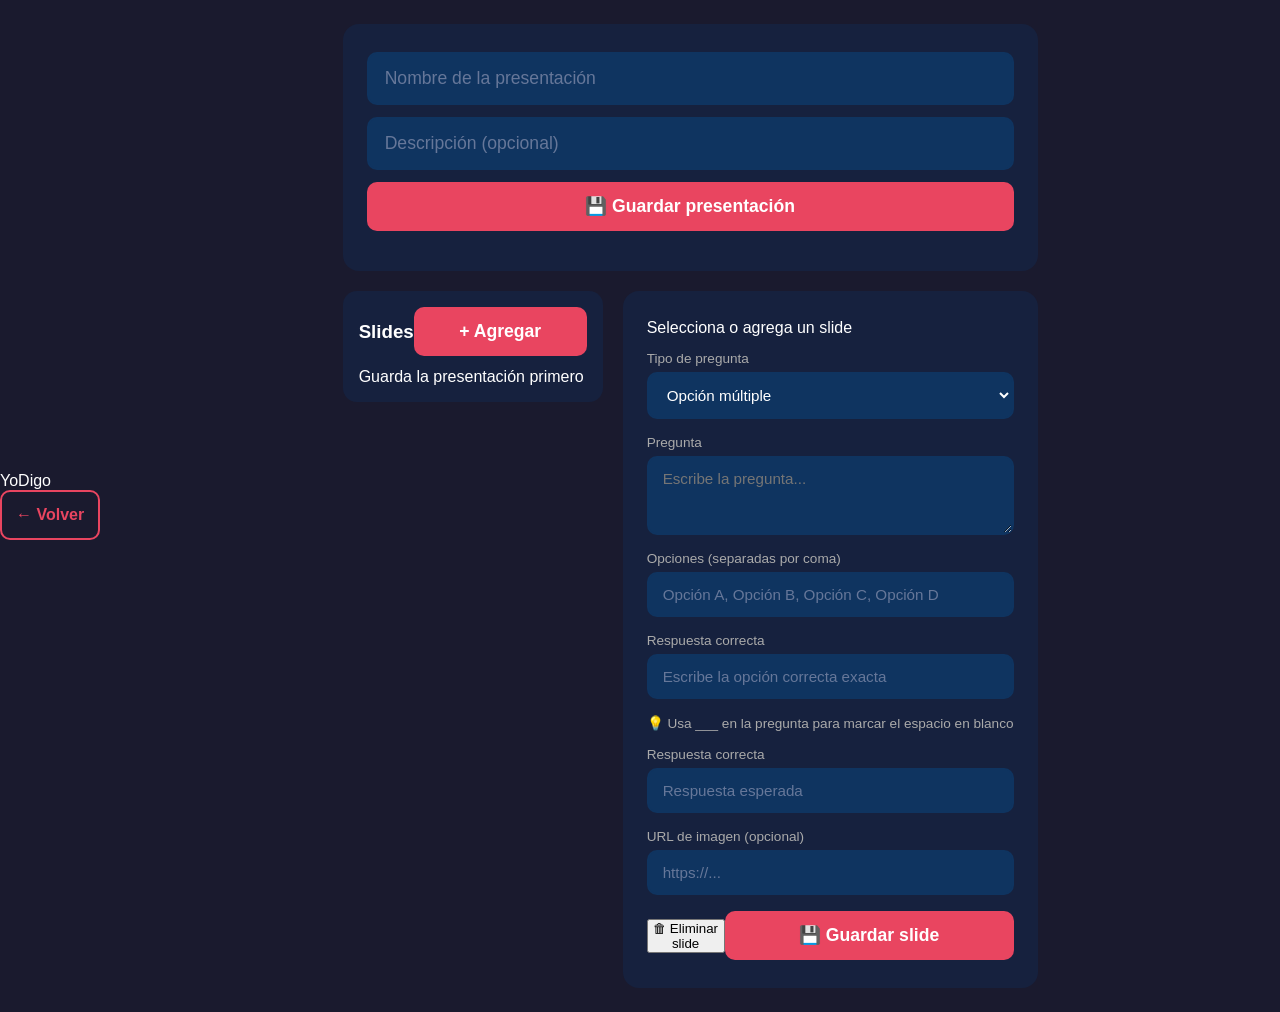
==== frontend/editor.html @ cb7f78b6 "feat: editor.html para crear y editar presentaciones" ====
<!DOCTYPE html>
<html lang="es">
<head>
  <meta charset="UTF-8">
  <meta name="viewport" content="width=device-width, initial-scale=1.0">
  <title>YoDigo — Editor</title>
  <link rel="stylesheet" href="css/styles.css">
  <link rel="stylesheet" href="css/editor.css">
</head>
<body>

  <header class="presenter-header">
    <div class="logo-small">Yo<span>Digo</span></div>
    <button class="btn-secondary btn-sm" onclick="window.location.href='presenter.html'">
      ← Volver
    </button>
  </header>

  <main class="editor-main">

    <!-- INFO DE LA PRESENTACIÓN -->
    <div class="editor-top card">
      <input type="text" id="pres-name" placeholder="Nombre de la presentación" maxlength="60"/>
      <input type="text" id="pres-desc" placeholder="Descripción (opcional)" maxlength="120"/>
      <button class="btn-primary btn-sm" onclick="savePresentation()">
        💾 Guardar presentación
      </button>
      <p id="pres-msg" class="success-msg"></p>
    </div>

    <div class="editor-body">

      <!-- LISTA DE SLIDES -->
      <div class="slides-panel">
        <div class="slides-panel-header">
          <h3>Slides</h3>
          <button class="btn-primary btn-sm" onclick="addSlide()">+ Agregar</button>
        </div>
        <div id="slides-list" class="slides-list">
          <p class="loading-msg">Guarda la presentación primero</p>
        </div>
      </div>

      <!-- EDITOR DE SLIDE -->
      <div class="slide-editor card" id="slide-editor">
        <p class="loading-msg" id="slide-placeholder">
          Selecciona o agrega un slide
        </p>

        <div id="slide-form" class="hidden">
          <div class="form-group">
            <label>Tipo de pregunta</label>
            <select id="slide-type" onchange="onTypeChange()">
              <option value="multiple">Opción múltiple</option>
              <option value="open">Respuesta abierta</option>
              <option value="blanks">Completar espacios</option>
              <option value="wordcloud">Nube de palabras</option>
              <option value="drawing">Dibujar</option>
            </select>
          </div>

          <div class="form-group">
            <label>Pregunta</label>
            <textarea id="slide-question" rows="3"
              placeholder="Escribe la pregunta..."></textarea>
          </div>

          <!-- Solo para opción múltiple -->
          <div class="form-group" id="options-group">
            <label>Opciones (separadas por coma)</label>
            <input type="text" id="slide-options"
              placeholder="Opción A, Opción B, Opción C, Opción D"/>
            <label style="margin-top:10px">Respuesta correcta</label>
            <input type="text" id="slide-correct"
              placeholder="Escribe la opción correcta exacta"/>
          </div>

          <!-- Solo para blanks -->
          <div class="form-group hidden" id="blanks-group">
            <label>💡 Usa ___ en la pregunta para marcar el espacio en blanco</label>
            <label style="margin-top:10px">Respuesta correcta</label>
            <input type="text" id="blanks-correct" placeholder="Respuesta esperada"/>
          </div>

          <div class="form-group">
            <label>URL de imagen (opcional)</label>
            <input type="text" id="slide-media" placeholder="https://..."/>
          </div>

          <div class="form-actions">
            <button class="btn-danger btn-sm" onclick="deleteCurrentSlide()">
              🗑 Eliminar slide
            </button>
            <button class="btn-primary" onclick="saveSlide()">
              💾 Guardar slide
            </button>
          </div>
          <p id="slide-msg" class="success-msg"></p>
        </div>

      </div>
    </div>

  </main>

  <script src="js/api.js"></script>
  <script>
    // ── ESTADO ───────────────────────────────────────────────
    let presentationId  = null;
    let currentSlideId  = null;
    let slides          = [];

    // ── INICIO ───────────────────────────────────────────────
    window.addEventListener('load', async () => {
      const params = new URLSearchParams(window.location.search);
      const id = params.get('id');
      if (id) {
        presentationId = id;
        await loadPresentation(id);
        await loadSlides();
      }
    });

    async function loadPresentation(id) {
      const result = await Presentations.get(id);
      if (!result.success) return;
      document.getElementById('pres-name').value = result.data.name || '';
      document.getElementById('pres-desc').value = result.data.description || '';
    }

    // ── PRESENTACIÓN ─────────────────────────────────────────
    async function savePresentation() {
      const name = document.getElementById('pres-name').value.trim();
      const desc = document.getElementById('pres-desc').value.trim();
      const msg  = document.getElementById('pres-msg');

      if (!name) { msg.textContent = 'El nombre es obligatorio'; msg.style.color='#e94560'; return; }

      let result;
      if (presentationId) {
        result = await Presentations.update({ id: presentationId, name, description: desc });
      } else {
        result = await Presentations.create({ name, description: desc });
        if (result.success) presentationId = result.id;
      }

      msg.style.color = '#4caf50';
      msg.textContent = result.success ? '✓ Guardado' : 'Error al guardar';
      if (result.success) await loadSlides();
    }

    // ── SLIDES ───────────────────────────────────────────────
    async function loadSlides() {
      if (!presentationId) return;
      const result = await Slides.getAll(presentationId);
      slides = result.data || [];
      renderSlidesList();
    }

    function renderSlidesList() {
      const list = document.getElementById('slides-list');
      if (!slides.length) {
        list.innerHTML = '<p class="loading-msg">Sin slides aún</p>';
        return;
      }
      list.innerHTML = slides.map((s, i) => `
        <div class="slide-thumb ${s.id === currentSlideId ? 'active' : ''}"
          onclick="selectSlide('${s.id}')">
          <span class="slide-num">${i + 1}</span>
          <div>
            <small class="slide-type-tag">${slideTypeLabel(s.type)}</small>
            <p class="slide-thumb-q">${s.question || 'Sin pregunta'}</p>
          </div>
        </div>
      `).join('');
    }

    function selectSlide(id) {
      currentSlideId = id;
      const slide = slides.find(s => s.id === id);
      if (!slide) return;

      document.getElementById('slide-placeholder').classList.add('hidden');
      document.getElementById('slide-form').classList.remove('hidden');

      document.getElementById('slide-type').value     = slide.type || 'multiple';
      document.getElementById('slide-question').value = slide.question || '';
      document.getElementById('slide-options').value  = slide.options || '';
      document.getElementById('slide-correct').value  = slide.correct || '';
      document.getElementById('blanks-correct').value = slide.correct || '';
      document.getElementById('slide-media').value    = slide.media_url || '';

      onTypeChange();
      renderSlidesList();
    }

    async function addSlide() {
      if (!presentationId) {
        alert('Guarda la presentación primero');
        return;
      }
      const result = await Slides.create({
        presentation_id: presentationId,
        type: 'multiple',
        question: 'Nueva pregunta',
        options: 'Opción A,Opción B,Opción C,Opción D',
        correct: '',
        media_url: ''
      });
      if (result.success) {
        await loadSlides();
        selectSlide(result.id);
      }
    }

    async function saveSlide() {
      if (!currentSlideId) return;
      const type = document.getElementById('slide-type').value;
      const msg  = document.getElementById('slide-msg');

      const data = {
        id:        currentSlideId,
        type,
        question:  document.getElementById('slide-question').value.trim(),
        options:   document.getElementById('slide-options').value.trim(),
        correct:   type === 'blanks'
                   ? document.getElementById('blanks-correct').value.trim()
                   : document.getElementById('slide-correct').value.trim(),
        media_url: document.getElementById('slide-media').value.trim()
      };

      const result = await Slides.update(data);
      msg.style.color = '#4caf50';
      msg.textContent = result.success ? '✓ Slide guardado' : 'Error';
      if (result.success) await loadSlides();
    }

    async function deleteCurrentSlide() {
      if (!currentSlideId || !confirm('¿Eliminar este slide?')) return;
      await Slides.delete(currentSlideId);
      currentSlideId = null;
      document.getElementById('slide-form').classList.add('hidden');
      document.getElementById('slide-placeholder').classList.remove('hidden');
      await loadSlides();
    }

    // ── HELPERS ──────────────────────────────────────────────
    function onTypeChange() {
      const type = document.getElementById('slide-type').value;
      document.getElementById('options-group').classList.toggle('hidden', type !== 'multiple');
      document.getElementById('blanks-group').classList.toggle('hidden',  type !== 'blanks');
    }

    function slideTypeLabel(type) {
      const labels = {
        multiple: 'Múltiple', open: 'Abierta',
        blanks: 'Espacios', wordcloud: 'Nube', drawing: 'Dibujo'
      };
      return labels[type] || type;
    }
  </script>

</body>
</html>
---- frontend/css/styles.css ----
/* ── RESET Y BASE ─────────────────────────────────────────── */
* {
  margin: 0;
  padding: 0;
  box-sizing: border-box;
}

body {
  font-family: 'Segoe UI', sans-serif;
  background: #1a1a2e;
  color: #ffffff;
  min-height: 100vh;
  display: flex;
  align-items: center;
  justify-content: center;
}

/* ── HOME ─────────────────────────────────────────────────── */
.home-container {
  width: 100%;
  max-width: 420px;
  padding: 24px 16px;
  display: flex;
  flex-direction: column;
  align-items: center;
  gap: 20px;
}

/* ── LOGO ─────────────────────────────────────────────────── */
.logo h1 {
  font-size: 3rem;
  font-weight: 800;
  text-align: center;
  letter-spacing: -1px;
}

.logo h1 span {
  color: #e94560;
}

.logo p {
  text-align: center;
  color: #aaaaaa;
  font-size: 0.95rem;
  margin-top: 4px;
}

/* ── CARD ─────────────────────────────────────────────────── */
.card {
  background: #16213e;
  border-radius: 16px;
  padding: 28px 24px;
  width: 100%;
  display: flex;
  flex-direction: column;
  gap: 14px;
}

.card h2 {
  font-size: 1.1rem;
  font-weight: 600;
  color: #ffffff;
}

/* ── INPUTS ───────────────────────────────────────────────── */
input {
  width: 100%;
  padding: 14px 16px;
  border-radius: 10px;
  border: 2px solid #0f3460;
  background: #0f3460;
  color: #ffffff;
  font-size: 1.1rem;
  outline: none;
  transition: border 0.2s;
}

input:focus {
  border-color: #e94560;
}

input::placeholder {
  color: #667799;
}

/* ── BOTONES ──────────────────────────────────────────────── */
.btn-primary {
  width: 100%;
  padding: 14px;
  border-radius: 10px;
  border: none;
  background: #e94560;
  color: #ffffff;
  font-size: 1.1rem;
  font-weight: 700;
  cursor: pointer;
  transition: background 0.2s, transform 0.1s;
}

.btn-primary:hover  { background: #c73652; }
.btn-primary:active { transform: scale(0.98); }
.btn-primary:disabled { background: #666; cursor: not-allowed; }

.btn-secondary {
  width: 100%;
  padding: 14px;
  border-radius: 10px;
  border: 2px solid #e94560;
  background: transparent;
  color: #e94560;
  font-size: 1rem;
  font-weight: 600;
  cursor: pointer;
  transition: all 0.2s;
}

.btn-secondary:hover {
  background: #e94560;
  color: #ffffff;
}

/* ── DIVIDER ──────────────────────────────────────────────── */
.divider {
  display: flex;
  align-items: center;
  width: 100%;
  gap: 12px;
  color: #555;
  font-size: 0.9rem;
}

.divider::before,
.divider::after {
  content: '';
  flex: 1;
  height: 1px;
  background: #333;
}

/* ── MENSAJES ─────────────────────────────────────────────── */
.error-msg {
  color: #e94560;
  font-size: 0.85rem;
  min-height: 18px;
  text-align: center;
}

.success-msg {
  color: #4caf50;
  font-size: 0.85rem;
  text-align: center;
}
---- frontend/css/editor.css ----
/* ── LAYOUT ───────────────────────────────────────────────── */
.editor-main {
  max-width: 1000px;
  margin: 0 auto;
  padding: 24px 16px;
  display: flex;
  flex-direction: column;
  gap: 20px;
}

.editor-top {
  display: flex;
  flex-wrap: wrap;
  gap: 12px;
  align-items: center;
}

.editor-top input { flex: 1; min-width: 200px; }

.editor-body {
  display: grid;
  grid-template-columns: 260px 1fr;
  gap: 20px;
  align-items: start;
}

@media (max-width: 640px) {
  .editor-body { grid-template-columns: 1fr; }
}

/* ── PANEL SLIDES ─────────────────────────────────────────── */
.slides-panel {
  background: #16213e;
  border-radius: 14px;
  padding: 16px;
  display: flex;
  flex-direction: column;
  gap: 12px;
}

.slides-panel-header {
  display: flex;
  justify-content: space-between;
  align-items: center;
}

.slides-list {
  display: flex;
  flex-direction: column;
  gap: 8px;
  max-height: 520px;
  overflow-y: auto;
}

.slide-thumb {
  display: flex;
  align-items: center;
  gap: 10px;
  background: #0f3460;
  border-radius: 10px;
  padding: 10px 12px;
  cursor: pointer;
  border: 2px solid transparent;
  transition: border 0.15s;
}

.slide-thumb:hover  { border-color: #e94560; }
.slide-thumb.active { border-color: #e94560; }

.slide-num {
  background: #e94560;
  color: #fff;
  border-radius: 50%;
  width: 26px; height: 26px;
  display: flex;
  align-items: center;
  justify-content: center;
  font-size: 0.8rem;
  font-weight: 700;
  flex-shrink: 0;
}

.slide-type-tag {
  color: #aaa;
  font-size: 0.75rem;
  display: block;
}

.slide-thumb-q {
  font-size: 0.85rem;
  white-space: nowrap;
  overflow: hidden;
  text-overflow: ellipsis;
  max-width: 160px;
}

/* ── EDITOR SLIDE ─────────────────────────────────────────── */
.slide-editor {
  min-height: 400px;
}

.form-group {
  display: flex;
  flex-direction: column;
  gap: 6px;
  margin-bottom: 16px;
}

.form-group label {
  font-size: 0.85rem;
  color: #aaa;
}

.form-group select,
.form-group input,
.form-group textarea {
  width: 100%;
  padding: 12px 14px;
  border-radius: 10px;
  border: 2px solid #0f3460;
  background: #0f3460;
  color: #fff;
  font-size: 0.95rem;
  outline: none;
  font-family: inherit;
  transition: border 0.2s;
}

.form-group select:focus,
.form-group input:focus,
.form-group textarea:focus { border-color: #e94560; }

.form-group textarea { resize: vertical; }

.form-actions {
  display: flex;
  justify-content: space-between;
  align-items: center;
  margin-top: 8px;
}
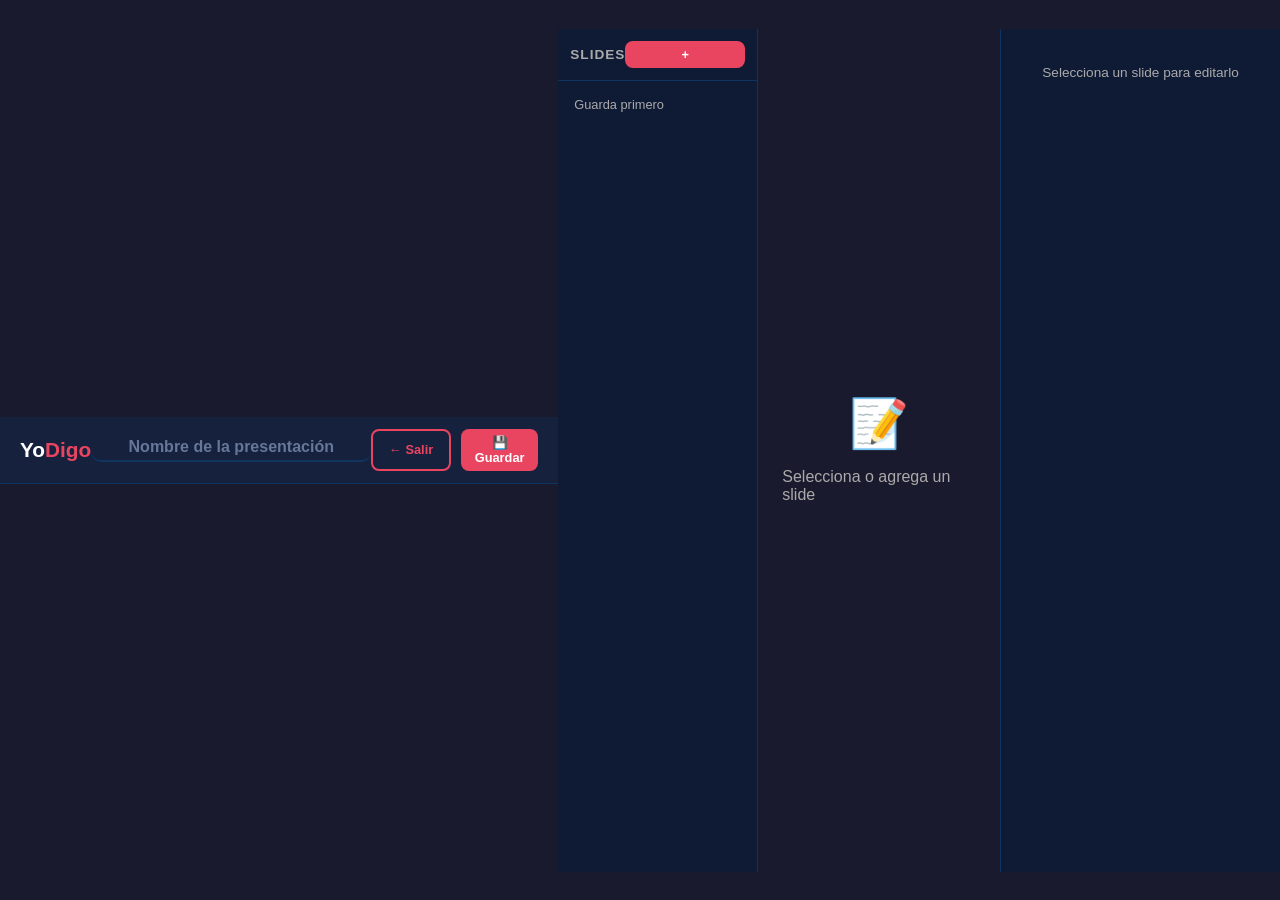
==== commit 822660e1: "feat: editor rediseñado tipo Kahoot con subida de imágenes" ====
--- a/frontend/editor.html
+++ b/frontend/editor.html
@@ -5,260 +5,649 @@
   <meta name="viewport" content="width=device-width, initial-scale=1.0">
   <title>YoDigo — Editor</title>
   <link rel="stylesheet" href="css/styles.css">
-  <link rel="stylesheet" href="css/editor.css">
+  <style>
+    * { margin:0; padding:0; box-sizing:border-box; }
+    body { font-family:'Segoe UI',sans-serif; background:#1a1a2e; color:#fff; min-height:100vh; }
+
+    /* ── HEADER ── */
+    .editor-header {
+      display:flex; align-items:center; justify-content:space-between;
+      padding:12px 20px; background:#16213e;
+      border-bottom:1px solid #0f3460; position:sticky; top:0; z-index:100;
+    }
+    .logo-small { font-size:1.3rem; font-weight:800; }
+    .logo-small span { color:#e94560; }
+    .header-center { display:flex; flex-direction:column; align-items:center; gap:4px; }
+    .header-center input {
+      background:transparent; border:none; border-bottom:2px solid #0f3460;
+      color:#fff; font-size:1rem; font-weight:600; text-align:center;
+      padding:4px 12px; outline:none; min-width:280px;
+    }
+    .header-center input:focus { border-color:#e94560; }
+    .header-center small { color:#aaa; font-size:0.75rem; }
+    .header-actions { display:flex; gap:10px; }
+
+    /* ── LAYOUT PRINCIPAL ── */
+    .editor-layout {
+      display:grid;
+      grid-template-columns:200px 1fr 280px;
+      height:calc(100vh - 57px);
+    }
+
+    /* ── PANEL IZQUIERDO: LISTA SLIDES ── */
+    .slides-sidebar {
+      background:#0f1b35; border-right:1px solid #0f3460;
+      display:flex; flex-direction:column; overflow:hidden;
+    }
+    .slides-sidebar-header {
+      padding:12px; border-bottom:1px solid #0f3460;
+      display:flex; justify-content:space-between; align-items:center;
+    }
+    .slides-sidebar-header h3 { font-size:0.85rem; color:#aaa; text-transform:uppercase; letter-spacing:1px; }
+    .slides-scroll { overflow-y:auto; flex:1; padding:8px; display:flex; flex-direction:column; gap:6px; }
+
+    .slide-thumb {
+      background:#16213e; border-radius:8px; padding:10px;
+      cursor:pointer; border:2px solid transparent; transition:all 0.15s;
+      display:flex; align-items:center; gap:8px;
+    }
+    .slide-thumb:hover { border-color:#e94560; }
+    .slide-thumb.active { border-color:#e94560; background:#1e2d50; }
+    .slide-num {
+      background:#e94560; color:#fff; border-radius:50%;
+      width:22px; height:22px; display:flex; align-items:center;
+      justify-content:center; font-size:0.7rem; font-weight:700; flex-shrink:0;
+    }
+    .slide-thumb-info { overflow:hidden; }
+    .slide-type-badge {
+      font-size:0.65rem; color:#e94560; text-transform:uppercase;
+      letter-spacing:0.5px; font-weight:600;
+    }
+    .slide-thumb-q {
+      font-size:0.78rem; color:#ccc; white-space:nowrap;
+      overflow:hidden; text-overflow:ellipsis; max-width:130px;
+    }
+
+    /* ── CENTRO: PREVIEW TIPO KAHOOT ── */
+    .slide-preview {
+      display:flex; flex-direction:column;
+      background:#1a1a2e; overflow-y:auto;
+    }
+    .preview-area {
+      flex:1; display:flex; flex-direction:column;
+      padding:24px; gap:16px; max-width:720px; margin:0 auto; width:100%;
+    }
+
+    .preview-type-selector {
+      display:flex; gap:8px; flex-wrap:wrap;
+    }
+    .type-btn {
+      padding:8px 14px; border-radius:20px; border:2px solid #0f3460;
+      background:transparent; color:#aaa; font-size:0.8rem; font-weight:600;
+      cursor:pointer; transition:all 0.15s;
+    }
+    .type-btn:hover { border-color:#e94560; color:#fff; }
+    .type-btn.active { background:#e94560; border-color:#e94560; color:#fff; }
+
+    /* Pregunta */
+    .question-preview {
+      background:#16213e; border-radius:16px; padding:20px;
+      display:flex; flex-direction:column; gap:12px;
+    }
+    .question-preview textarea {
+      background:transparent; border:none; color:#fff;
+      font-size:1.4rem; font-weight:700; width:100%;
+      resize:none; outline:none; font-family:inherit; line-height:1.4;
+    }
+    .question-preview textarea::placeholder { color:#444; }
+
+    /* Imagen */
+    .image-area {
+      background:#16213e; border-radius:16px; padding:16px;
+      display:flex; flex-direction:column; gap:10px; align-items:center;
+    }
+    .image-preview-box {
+      width:100%; max-height:180px; border-radius:10px;
+      object-fit:cover; display:none;
+    }
+    .image-upload-zone {
+      width:100%; padding:20px; border:2px dashed #0f3460;
+      border-radius:10px; text-align:center; cursor:pointer;
+      transition:border 0.2s; color:#aaa; font-size:0.85rem;
+    }
+    .image-upload-zone:hover { border-color:#e94560; color:#fff; }
+    .image-upload-zone input { display:none; }
+
+    /* Opciones múltiple */
+    .options-preview {
+      display:grid; grid-template-columns:1fr 1fr; gap:12px;
+    }
+    .option-preview-btn {
+      border-radius:12px; padding:18px 16px; border:none;
+      font-size:1rem; font-weight:700; color:#fff;
+      display:flex; align-items:center; gap:10px; cursor:pointer;
+      transition:opacity 0.15s;
+    }
+    .option-preview-btn:hover { opacity:0.85; }
+    .op-0 { background:#e74c3c; }
+    .op-1 { background:#2980b9; }
+    .op-2 { background:#27ae60; }
+    .op-3 { background:#f39c12; }
+    .op-icon { font-size:1.2rem; }
+    .op-input {
+      background:transparent; border:none; color:#fff;
+      font-size:0.95rem; font-weight:600; width:100%;
+      outline:none; font-family:inherit;
+    }
+    .op-input::placeholder { color:rgba(255,255,255,0.5); }
+
+    /* Respuesta abierta preview */
+    .open-preview {
+      background:#16213e; border-radius:12px; padding:20px;
+      color:#aaa; text-align:center; font-size:0.95rem;
+      border:2px dashed #0f3460;
+    }
+
+    /* Blanks preview */
+    .blanks-hint {
+      background:#16213e; border-radius:12px; padding:16px;
+      font-size:0.85rem; color:#aaa; border-left:3px solid #e94560;
+    }
+
+    /* Wordcloud preview */
+    .wordcloud-preview {
+      background:#16213e; border-radius:12px; padding:20px;
+      text-align:center; color:#aaa; font-size:0.9rem;
+    }
+
+    /* Drawing preview */
+    .drawing-preview {
+      background:#16213e; border-radius:12px; padding:20px;
+      text-align:center; color:#aaa; font-size:0.9rem;
+    }
+
+    /* ── PANEL DERECHO: OPCIONES ── */
+    .options-sidebar {
+      background:#0f1b35; border-left:1px solid #0f3460;
+      padding:16px; overflow-y:auto; display:flex; flex-direction:column; gap:16px;
+    }
+    .options-sidebar h3 { font-size:0.8rem; color:#aaa; text-transform:uppercase; letter-spacing:1px; margin-bottom:4px; }
+
+    .opt-group { display:flex; flex-direction:column; gap:8px; }
+    .opt-label { font-size:0.8rem; color:#aaa; }
+
+    .opt-input {
+      width:100%; padding:10px 12px; border-radius:8px;
+      border:2px solid #1a2a4a; background:#1a2a4a;
+      color:#fff; font-size:0.9rem; outline:none; font-family:inherit;
+    }
+    .opt-input:focus { border-color:#e94560; }
+
+    .correct-selector { display:flex; flex-direction:column; gap:6px; }
+    .correct-opt {
+      display:flex; align-items:center; gap:8px; padding:8px 10px;
+      border-radius:8px; cursor:pointer; border:2px solid transparent;
+      transition:all 0.15s; font-size:0.85rem;
+    }
+    .correct-opt:hover { border-color:#27ae60; }
+    .correct-opt.selected { border-color:#27ae60; background:#1a3a2a; }
+    .correct-dot { width:12px; height:12px; border-radius:50%; flex-shrink:0; }
+
+    .save-slide-btn {
+      width:100%; padding:14px; border-radius:10px; border:none;
+      background:#e94560; color:#fff; font-size:1rem; font-weight:700;
+      cursor:pointer; transition:background 0.2s; margin-top:auto;
+    }
+    .save-slide-btn:hover { background:#c73652; }
+    .save-slide-btn:disabled { background:#555; cursor:not-allowed; }
+
+    .delete-slide-btn {
+      width:100%; padding:10px; border-radius:10px; border:2px solid #c0392b;
+      background:transparent; color:#c0392b; font-size:0.85rem; font-weight:600;
+      cursor:pointer; transition:all 0.2s;
+    }
+    .delete-slide-btn:hover { background:#c0392b; color:#fff; }
+
+    .msg { font-size:0.82rem; text-align:center; min-height:16px; }
+    .msg.ok  { color:#27ae60; }
+    .msg.err { color:#e94560; }
+
+    /* Botones generales */
+    .btn-primary {
+      padding:10px 18px; border-radius:8px; border:none;
+      background:#e94560; color:#fff; font-size:0.9rem;
+      font-weight:700; cursor:pointer; transition:background 0.2s;
+    }
+    .btn-primary:hover { background:#c73652; }
+    .btn-secondary {
+      padding:10px 18px; border-radius:8px;
+      border:2px solid #e94560; background:transparent;
+      color:#e94560; font-size:0.9rem; font-weight:600; cursor:pointer;
+    }
+    .btn-secondary:hover { background:#e94560; color:#fff; }
+    .btn-sm { padding:6px 12px; font-size:0.8rem; }
+    .hidden { display:none !important; }
+
+    /* Spinner */
+    .saving-msg { color:#aaa; font-size:0.82rem; text-align:center; }
+  </style>
 </head>
 <body>
 
-  <header class="presenter-header">
-    <div class="logo-small">Yo<span>Digo</span></div>
-    <button class="btn-secondary btn-sm" onclick="window.location.href='presenter.html'">
-      ← Volver
-    </button>
-  </header>
-
-  <main class="editor-main">
-
-    <!-- INFO DE LA PRESENTACIÓN -->
-    <div class="editor-top card">
-      <input type="text" id="pres-name" placeholder="Nombre de la presentación" maxlength="60"/>
-      <input type="text" id="pres-desc" placeholder="Descripción (opcional)" maxlength="120"/>
-      <button class="btn-primary btn-sm" onclick="savePresentation()">
-        💾 Guardar presentación
-      </button>
-      <p id="pres-msg" class="success-msg"></p>
-    </div>
-
-    <div class="editor-body">
-
-      <!-- LISTA DE SLIDES -->
-      <div class="slides-panel">
-        <div class="slides-panel-header">
-          <h3>Slides</h3>
-          <button class="btn-primary btn-sm" onclick="addSlide()">+ Agregar</button>
-        </div>
-        <div id="slides-list" class="slides-list">
-          <p class="loading-msg">Guarda la presentación primero</p>
+<!-- HEADER -->
+<header class="editor-header">
+  <div class="logo-small">Yo<span>Digo</span></div>
+  <div class="header-center">
+    <input type="text" id="pres-name" placeholder="Nombre de la presentación"/>
+    <small id="pres-msg" class="saving-msg"></small>
+  </div>
+  <div class="header-actions">
+    <button class="btn-secondary btn-sm" onclick="window.location.href='presenter.html'">← Salir</button>
+    <button class="btn-primary btn-sm" onclick="savePresentation()">💾 Guardar</button>
+  </div>
+</header>
+
+<!-- LAYOUT -->
+<div class="editor-layout">
+
+  <!-- SIDEBAR IZQUIERDA: SLIDES -->
+  <div class="slides-sidebar">
+    <div class="slides-sidebar-header">
+      <h3>Slides</h3>
+      <button class="btn-primary btn-sm" onclick="addSlide()">+</button>
+    </div>
+    <div class="slides-scroll" id="slides-list">
+      <p style="color:#aaa;font-size:0.8rem;padding:8px">Guarda primero</p>
+    </div>
+  </div>
+
+  <!-- CENTRO: PREVIEW -->
+  <div class="slide-preview" id="slide-preview">
+    <div class="preview-area" id="preview-area">
+      <div style="display:flex;flex-direction:column;align-items:center;justify-content:center;height:100%;gap:16px;color:#aaa">
+        <div style="font-size:3rem">📝</div>
+        <p>Selecciona o agrega un slide</p>
+      </div>
+    </div>
+  </div>
+
+  <!-- SIDEBAR DERECHA: OPCIONES -->
+  <div class="options-sidebar" id="options-sidebar">
+    <div style="color:#aaa;font-size:0.85rem;text-align:center;padding:20px 0">
+      Selecciona un slide para editarlo
+    </div>
+  </div>
+
+</div>
+
+<script src="js/api.js"></script>
+<script>
+// ── ESTADO ────────────────────────────────────────────────────
+let presentationId = null;
+let slides = [];
+let currentSlideId = null;
+let currentType = 'multiple';
+const COLORS = ['#e74c3c','#2980b9','#27ae60','#f39c12'];
+const ICONS  = ['▲','◆','●','★'];
+
+// ── INICIO ────────────────────────────────────────────────────
+window.addEventListener('load', async () => {
+  const params = new URLSearchParams(window.location.search);
+  const id = params.get('id');
+  if (id) {
+    presentationId = id;
+    await loadPresentation(id);
+    await loadSlides();
+  }
+});
+
+async function loadPresentation(id) {
+  const result = await Presentations.get(id);
+  if (result.success) {
+    document.getElementById('pres-name').value = result.data.name || '';
+  }
+}
+
+// ── GUARDAR PRESENTACIÓN ──────────────────────────────────────
+async function savePresentation() {
+  const name = document.getElementById('pres-name').value.trim();
+  const msg  = document.getElementById('pres-msg');
+  if (!name) { msg.textContent = 'Escribe un nombre'; return; }
+
+  msg.textContent = 'Guardando...';
+  let result;
+  if (presentationId) {
+    result = await Presentations.update({ id: presentationId, name });
+  } else {
+    result = await Presentations.create({ name });
+    if (result.success) presentationId = result.id;
+  }
+  msg.textContent = result.success ? '✓ Guardado' : 'Error';
+  if (result.success) await loadSlides();
+}
+
+// ── SLIDES ────────────────────────────────────────────────────
+async function loadSlides() {
+  if (!presentationId) return;
+  const result = await Slides.getAll(presentationId);
+  slides = result.data || [];
+  renderSlidesList();
+}
+
+function renderSlidesList() {
+  const list = document.getElementById('slides-list');
+  if (!slides.length) {
+    list.innerHTML = '<p style="color:#aaa;font-size:0.8rem;padding:8px">Sin slides aún</p>';
+    return;
+  }
+  list.innerHTML = slides.map((s, i) => `
+    <div class="slide-thumb ${s.id === currentSlideId ? 'active' : ''}"
+      onclick="selectSlide('${s.id}')">
+      <div class="slide-num">${i+1}</div>
+      <div class="slide-thumb-info">
+        <div class="slide-type-badge">${typeLabel(s.type)}</div>
+        <div class="slide-thumb-q">${s.question || 'Sin pregunta'}</div>
+      </div>
+    </div>
+  `).join('');
+}
+
+function selectSlide(id) {
+  currentSlideId = id;
+  const slide = slides.find(s => s.id === id);
+  if (!slide) return;
+  currentType = slide.type || 'multiple';
+  renderSlidesList();
+  renderPreview(slide);
+  renderOptionsSidebar(slide);
+}
+
+async function addSlide() {
+  if (!presentationId) { alert('Guarda la presentación primero'); return; }
+  const result = await Slides.create({
+    presentation_id: presentationId,
+    type: 'multiple',
+    question: '',
+    options: 'Opción A,Opción B,Opción C,Opción D',
+    correct: '',
+    media_url: ''
+  });
+  if (result.success) {
+    await loadSlides();
+    selectSlide(result.id);
+  }
+}
+
+// ── PREVIEW CENTRAL ───────────────────────────────────────────
+function renderPreview(slide) {
+  const area = document.getElementById('preview-area');
+  const opts = slide.options ? slide.options.split(',') : ['Opción A','Opción B','Opción C','Opción D'];
+
+  area.innerHTML = `
+    <!-- Selector de tipo -->
+    <div class="preview-type-selector">
+      ${['multiple','open','blanks','wordcloud','drawing'].map(t => `
+        <button class="type-btn ${slide.type===t?'active':''}"
+          onclick="changeType('${t}')">${typeLabel(t)}</button>
+      `).join('')}
+    </div>
+
+    <!-- Imagen -->
+    <div class="image-area">
+      ${slide.media_url
+        ? `<img id="img-preview" class="image-preview-box" src="${slide.media_url}"
+             style="display:block" onerror="this.style.display='none'"/>`
+        : `<img id="img-preview" class="image-preview-box"/>`
+      }
+      <div class="image-upload-zone" onclick="document.getElementById('img-upload').click()">
+        <input type="file" id="img-upload" accept="image/*" onchange="handleImageUpload(event)"/>
+        📷 Haz clic para subir una imagen
+      </div>
+    </div>
+
+    <!-- Pregunta -->
+    <div class="question-preview">
+      <textarea id="q-text" rows="3"
+        placeholder="Escribe tu pregunta aquí..."
+        oninput="syncQuestion()">${slide.question || ''}</textarea>
+    </div>
+
+    <!-- Respuestas según tipo -->
+    <div id="answers-area">
+      ${renderAnswersArea(slide, opts)}
+    </div>
+  `;
+}
+
+function renderAnswersArea(slide, opts) {
+  switch(slide.type) {
+    case 'multiple':
+      return `<div class="options-preview">
+        ${opts.map((o,i) => `
+          <button class="option-preview-btn op-${i}">
+            <span class="op-icon">${ICONS[i]}</span>
+            <input class="op-input" type="text" value="${o.trim()}"
+              placeholder="Opción ${i+1}"
+              oninput="syncOptions()"
+              id="opt-${i}"/>
+          </button>
+        `).join('')}
+      </div>`;
+    case 'open':
+      return `<div class="open-preview">
+        📝 Los participantes escribirán su respuesta libremente
+      </div>`;
+    case 'blanks':
+      return `<div class="blanks-hint">
+        💡 Usa <strong>___</strong> en la pregunta para marcar el espacio en blanco.<br>
+        Ej: "El cielo es ___ de color"
+      </div>`;
+    case 'wordcloud':
+      return `<div class="wordcloud-preview">
+        ☁️ Los participantes enviarán una palabra — se mostrará como nube
+      </div>`;
+    case 'drawing':
+      return `<div class="drawing-preview">
+        🎨 Los participantes dibujarán su respuesta en un canvas
+      </div>`;
+    default: return '';
+  }
+}
+
+// ── SIDEBAR DERECHA ───────────────────────────────────────────
+function renderOptionsSidebar(slide) {
+  const opts = slide.options ? slide.options.split(',') : [];
+  const sidebar = document.getElementById('options-sidebar');
+
+  sidebar.innerHTML = `
+    <h3>Configuración</h3>
+
+    ${slide.type === 'multiple' ? `
+      <div class="opt-group">
+        <div class="opt-label">Respuesta correcta</div>
+        <div class="correct-selector" id="correct-selector">
+          ${opts.map((o,i) => `
+            <div class="correct-opt ${slide.correct===o.trim()?'selected':''}"
+              onclick="selectCorrect('${o.trim()}')"
+              id="correct-${i}">
+              <div class="correct-dot" style="background:${COLORS[i]}"></div>
+              <span>${o.trim()}</span>
+            </div>
+          `).join('')}
         </div>
       </div>
-
-      <!-- EDITOR DE SLIDE -->
-      <div class="slide-editor card" id="slide-editor">
-        <p class="loading-msg" id="slide-placeholder">
-          Selecciona o agrega un slide
-        </p>
-
-        <div id="slide-form" class="hidden">
-          <div class="form-group">
-            <label>Tipo de pregunta</label>
-            <select id="slide-type" onchange="onTypeChange()">
-              <option value="multiple">Opción múltiple</option>
-              <option value="open">Respuesta abierta</option>
-              <option value="blanks">Completar espacios</option>
-              <option value="wordcloud">Nube de palabras</option>
-              <option value="drawing">Dibujar</option>
-            </select>
-          </div>
-
-          <div class="form-group">
-            <label>Pregunta</label>
-            <textarea id="slide-question" rows="3"
-              placeholder="Escribe la pregunta..."></textarea>
-          </div>
-
-          <!-- Solo para opción múltiple -->
-          <div class="form-group" id="options-group">
-            <label>Opciones (separadas por coma)</label>
-            <input type="text" id="slide-options"
-              placeholder="Opción A, Opción B, Opción C, Opción D"/>
-            <label style="margin-top:10px">Respuesta correcta</label>
-            <input type="text" id="slide-correct"
-              placeholder="Escribe la opción correcta exacta"/>
-          </div>
-
-          <!-- Solo para blanks -->
-          <div class="form-group hidden" id="blanks-group">
-            <label>💡 Usa ___ en la pregunta para marcar el espacio en blanco</label>
-            <label style="margin-top:10px">Respuesta correcta</label>
-            <input type="text" id="blanks-correct" placeholder="Respuesta esperada"/>
-          </div>
-
-          <div class="form-group">
-            <label>URL de imagen (opcional)</label>
-            <input type="text" id="slide-media" placeholder="https://..."/>
-          </div>
-
-          <div class="form-actions">
-            <button class="btn-danger btn-sm" onclick="deleteCurrentSlide()">
-              🗑 Eliminar slide
-            </button>
-            <button class="btn-primary" onclick="saveSlide()">
-              💾 Guardar slide
-            </button>
-          </div>
-          <p id="slide-msg" class="success-msg"></p>
-        </div>
-
+    ` : ''}
+
+    ${slide.type === 'blanks' ? `
+      <div class="opt-group">
+        <div class="opt-label">Respuesta correcta esperada</div>
+        <input class="opt-input" type="text" id="blanks-correct"
+          value="${slide.correct || ''}" placeholder="Respuesta exacta"/>
       </div>
-    </div>
-
-  </main>
-
-  <script src="js/api.js"></script>
-  <script>
-    // ── ESTADO ───────────────────────────────────────────────
-    let presentationId  = null;
-    let currentSlideId  = null;
-    let slides          = [];
-
-    // ── INICIO ───────────────────────────────────────────────
-    window.addEventListener('load', async () => {
-      const params = new URLSearchParams(window.location.search);
-      const id = params.get('id');
-      if (id) {
-        presentationId = id;
-        await loadPresentation(id);
-        await loadSlides();
-      }
-    });
-
-    async function loadPresentation(id) {
-      const result = await Presentations.get(id);
-      if (!result.success) return;
-      document.getElementById('pres-name').value = result.data.name || '';
-      document.getElementById('pres-desc').value = result.data.description || '';
-    }
-
-    // ── PRESENTACIÓN ─────────────────────────────────────────
-    async function savePresentation() {
-      const name = document.getElementById('pres-name').value.trim();
-      const desc = document.getElementById('pres-desc').value.trim();
-      const msg  = document.getElementById('pres-msg');
-
-      if (!name) { msg.textContent = 'El nombre es obligatorio'; msg.style.color='#e94560'; return; }
-
-      let result;
-      if (presentationId) {
-        result = await Presentations.update({ id: presentationId, name, description: desc });
-      } else {
-        result = await Presentations.create({ name, description: desc });
-        if (result.success) presentationId = result.id;
-      }
-
-      msg.style.color = '#4caf50';
-      msg.textContent = result.success ? '✓ Guardado' : 'Error al guardar';
-      if (result.success) await loadSlides();
-    }
-
-    // ── SLIDES ───────────────────────────────────────────────
-    async function loadSlides() {
-      if (!presentationId) return;
-      const result = await Slides.getAll(presentationId);
-      slides = result.data || [];
-      renderSlidesList();
-    }
-
-    function renderSlidesList() {
-      const list = document.getElementById('slides-list');
-      if (!slides.length) {
-        list.innerHTML = '<p class="loading-msg">Sin slides aún</p>';
-        return;
-      }
-      list.innerHTML = slides.map((s, i) => `
-        <div class="slide-thumb ${s.id === currentSlideId ? 'active' : ''}"
-          onclick="selectSlide('${s.id}')">
-          <span class="slide-num">${i + 1}</span>
-          <div>
-            <small class="slide-type-tag">${slideTypeLabel(s.type)}</small>
-            <p class="slide-thumb-q">${s.question || 'Sin pregunta'}</p>
-          </div>
-        </div>
-      `).join('');
-    }
-
-    function selectSlide(id) {
-      currentSlideId = id;
-      const slide = slides.find(s => s.id === id);
-      if (!slide) return;
-
-      document.getElementById('slide-placeholder').classList.add('hidden');
-      document.getElementById('slide-form').classList.remove('hidden');
-
-      document.getElementById('slide-type').value     = slide.type || 'multiple';
-      document.getElementById('slide-question').value = slide.question || '';
-      document.getElementById('slide-options').value  = slide.options || '';
-      document.getElementById('slide-correct').value  = slide.correct || '';
-      document.getElementById('blanks-correct').value = slide.correct || '';
-      document.getElementById('slide-media').value    = slide.media_url || '';
-
-      onTypeChange();
-      renderSlidesList();
-    }
-
-    async function addSlide() {
-      if (!presentationId) {
-        alert('Guarda la presentación primero');
-        return;
-      }
-      const result = await Slides.create({
-        presentation_id: presentationId,
-        type: 'multiple',
-        question: 'Nueva pregunta',
-        options: 'Opción A,Opción B,Opción C,Opción D',
-        correct: '',
-        media_url: ''
-      });
-      if (result.success) {
-        await loadSlides();
-        selectSlide(result.id);
-      }
-    }
-
-    async function saveSlide() {
-      if (!currentSlideId) return;
-      const type = document.getElementById('slide-type').value;
-      const msg  = document.getElementById('slide-msg');
-
-      const data = {
-        id:        currentSlideId,
-        type,
-        question:  document.getElementById('slide-question').value.trim(),
-        options:   document.getElementById('slide-options').value.trim(),
-        correct:   type === 'blanks'
-                   ? document.getElementById('blanks-correct').value.trim()
-                   : document.getElementById('slide-correct').value.trim(),
-        media_url: document.getElementById('slide-media').value.trim()
-      };
-
-      const result = await Slides.update(data);
-      msg.style.color = '#4caf50';
-      msg.textContent = result.success ? '✓ Slide guardado' : 'Error';
-      if (result.success) await loadSlides();
-    }
-
-    async function deleteCurrentSlide() {
-      if (!currentSlideId || !confirm('¿Eliminar este slide?')) return;
-      await Slides.delete(currentSlideId);
-      currentSlideId = null;
-      document.getElementById('slide-form').classList.add('hidden');
-      document.getElementById('slide-placeholder').classList.remove('hidden');
-      await loadSlides();
-    }
-
-    // ── HELPERS ──────────────────────────────────────────────
-    function onTypeChange() {
-      const type = document.getElementById('slide-type').value;
-      document.getElementById('options-group').classList.toggle('hidden', type !== 'multiple');
-      document.getElementById('blanks-group').classList.toggle('hidden',  type !== 'blanks');
-    }
-
-    function slideTypeLabel(type) {
-      const labels = {
-        multiple: 'Múltiple', open: 'Abierta',
-        blanks: 'Espacios', wordcloud: 'Nube', drawing: 'Dibujo'
-      };
-      return labels[type] || type;
-    }
-  </script>
+    ` : ''}
+
+    ${slide.type === 'open' || slide.type === 'wordcloud' || slide.type === 'drawing' ? `
+      <div style="color:#aaa;font-size:0.82rem;padding:8px 0">
+        Este tipo no requiere respuesta correcta
+      </div>
+    ` : ''}
+
+    <div class="opt-group">
+      <div class="opt-label">URL de imagen (alternativa)</div>
+      <input class="opt-input" type="text" id="media-url"
+        value="${slide.media_url || ''}" placeholder="https://..."
+        oninput="syncMediaUrl()"/>
+    </div>
+
+    <div style="margin-top:auto;display:flex;flex-direction:column;gap:8px">
+      <p class="msg" id="slide-msg"></p>
+      <button class="save-slide-btn" onclick="saveSlide()">💾 Guardar slide</button>
+      <button class="delete-slide-btn" onclick="deleteCurrentSlide()">🗑 Eliminar slide</button>
+    </div>
+  `;
+}
+
+// ── SYNC ──────────────────────────────────────────────────────
+function syncQuestion() {
+  // solo actualiza en memoria, se guarda al hacer click
+}
+
+function syncOptions() {
+  // actualiza el selector de correcta en sidebar
+  const slide = slides.find(s => s.id === currentSlideId);
+  if (!slide) return;
+  const opts = [0,1,2,3].map(i => {
+    const el = document.getElementById(`opt-${i}`);
+    return el ? el.value.trim() : '';
+  }).filter(Boolean);
+
+  const selector = document.getElementById('correct-selector');
+  if (!selector) return;
+  selector.innerHTML = opts.map((o,i) => `
+    <div class="correct-opt ${slide.correct===o?'selected':''}"
+      onclick="selectCorrect('${o}')" id="correct-${i}">
+      <div class="correct-dot" style="background:${COLORS[i]}"></div>
+      <span>${o}</span>
+    </div>
+  `).join('');
+}
+
+function selectCorrect(val) {
+  document.querySelectorAll('.correct-opt').forEach(el => el.classList.remove('selected'));
+  const slide = slides.find(s => s.id === currentSlideId);
+  if (slide) slide.correct = val;
+  // resaltar el seleccionado
+  document.querySelectorAll('.correct-opt').forEach(el => {
+    if (el.querySelector('span') && el.querySelector('span').textContent === val) {
+      el.classList.add('selected');
+    }
+  });
+}
+
+function syncMediaUrl() {
+  const url = document.getElementById('media-url').value.trim();
+  const img = document.getElementById('img-preview');
+  if (img && url) { img.src = url; img.style.display = 'block'; }
+}
+
+// ── SUBIR IMAGEN ──────────────────────────────────────────────
+async function handleImageUpload(event) {
+  const file = event.target.files[0];
+  if (!file) return;
+
+  // Preview local inmediato
+  const reader = new FileReader();
+  reader.onload = e => {
+    const img = document.getElementById('img-preview');
+    if (img) { img.src = e.target.result; img.style.display = 'block'; }
+  };
+  reader.readAsDataURL(file);
+
+  // Subir a Apps Script (como base64)
+  const base64 = await fileToBase64(file);
+  const result = await apiCall('uploadImage', {
+    name: file.name,
+    type: file.type,
+    data: base64
+  });
+
+  if (result.success) {
+    const urlInput = document.getElementById('media-url');
+    if (urlInput) urlInput.value = result.url;
+  }
+}
+
+function fileToBase64(file) {
+  return new Promise((res, rej) => {
+    const r = new FileReader();
+    r.onload  = () => res(r.result.split(',')[1]);
+    r.onerror = rej;
+    r.readAsDataURL(file);
+  });
+}
+
+// ── CAMBIAR TIPO ──────────────────────────────────────────────
+function changeType(type) {
+  currentType = type;
+  const slide = slides.find(s => s.id === currentSlideId);
+  if (!slide) return;
+  slide.type = type;
+  renderPreview(slide);
+  renderOptionsSidebar(slide);
+}
+
+// ── GUARDAR SLIDE ─────────────────────────────────────────────
+async function saveSlide() {
+  if (!currentSlideId) return;
+  const msg = document.getElementById('slide-msg');
+  msg.textContent = 'Guardando...';
+  msg.className = 'msg';
+
+  const opts = [0,1,2,3].map(i => {
+    const el = document.getElementById(`opt-${i}`);
+    return el ? el.value.trim() : null;
+  }).filter(Boolean);
+
+  const slide = slides.find(s => s.id === currentSlideId);
+
+  const data = {
+    id:       currentSlideId,
+    type:     currentType,
+    question: document.getElementById('q-text')?.value.trim() || '',
+    options:  opts.join(','),
+    correct:  currentType === 'blanks'
+              ? (document.getElementById('blanks-correct')?.value.trim() || '')
+              : (slide?.correct || ''),
+    media_url: document.getElementById('media-url')?.value.trim() || ''
+  };
+
+  const result = await Slides.update(data);
+  msg.textContent = result.success ? '✓ Guardado' : '✗ Error';
+  msg.className   = result.success ? 'msg ok' : 'msg err';
+  if (result.success) await loadSlides();
+}
+
+async function deleteCurrentSlide() {
+  if (!currentSlideId || !confirm('¿Eliminar este slide?')) return;
+  await Slides.delete(currentSlideId);
+  currentSlideId = null;
+  document.getElementById('preview-area').innerHTML = `
+    <div style="display:flex;flex-direction:column;align-items:center;
+      justify-content:center;height:100%;gap:16px;color:#aaa">
+      <div style="font-size:3rem">📝</div>
+      <p>Selecciona o agrega un slide</p>
+    </div>`;
+  document.getElementById('options-sidebar').innerHTML =
+    '<div style="color:#aaa;font-size:0.85rem;text-align:center;padding:20px 0">Selecciona un slide</div>';
+  await loadSlides();
+}
+
+// ── HELPERS ───────────────────────────────────────────────────
+function typeLabel(type) {
+  return { multiple:'Múltiple', open:'Abierta', blanks:'Espacios',
+           wordcloud:'Nube', drawing:'Dibujo' }[type] || type;
+}
+</script>
 
 </body>
 </html>
